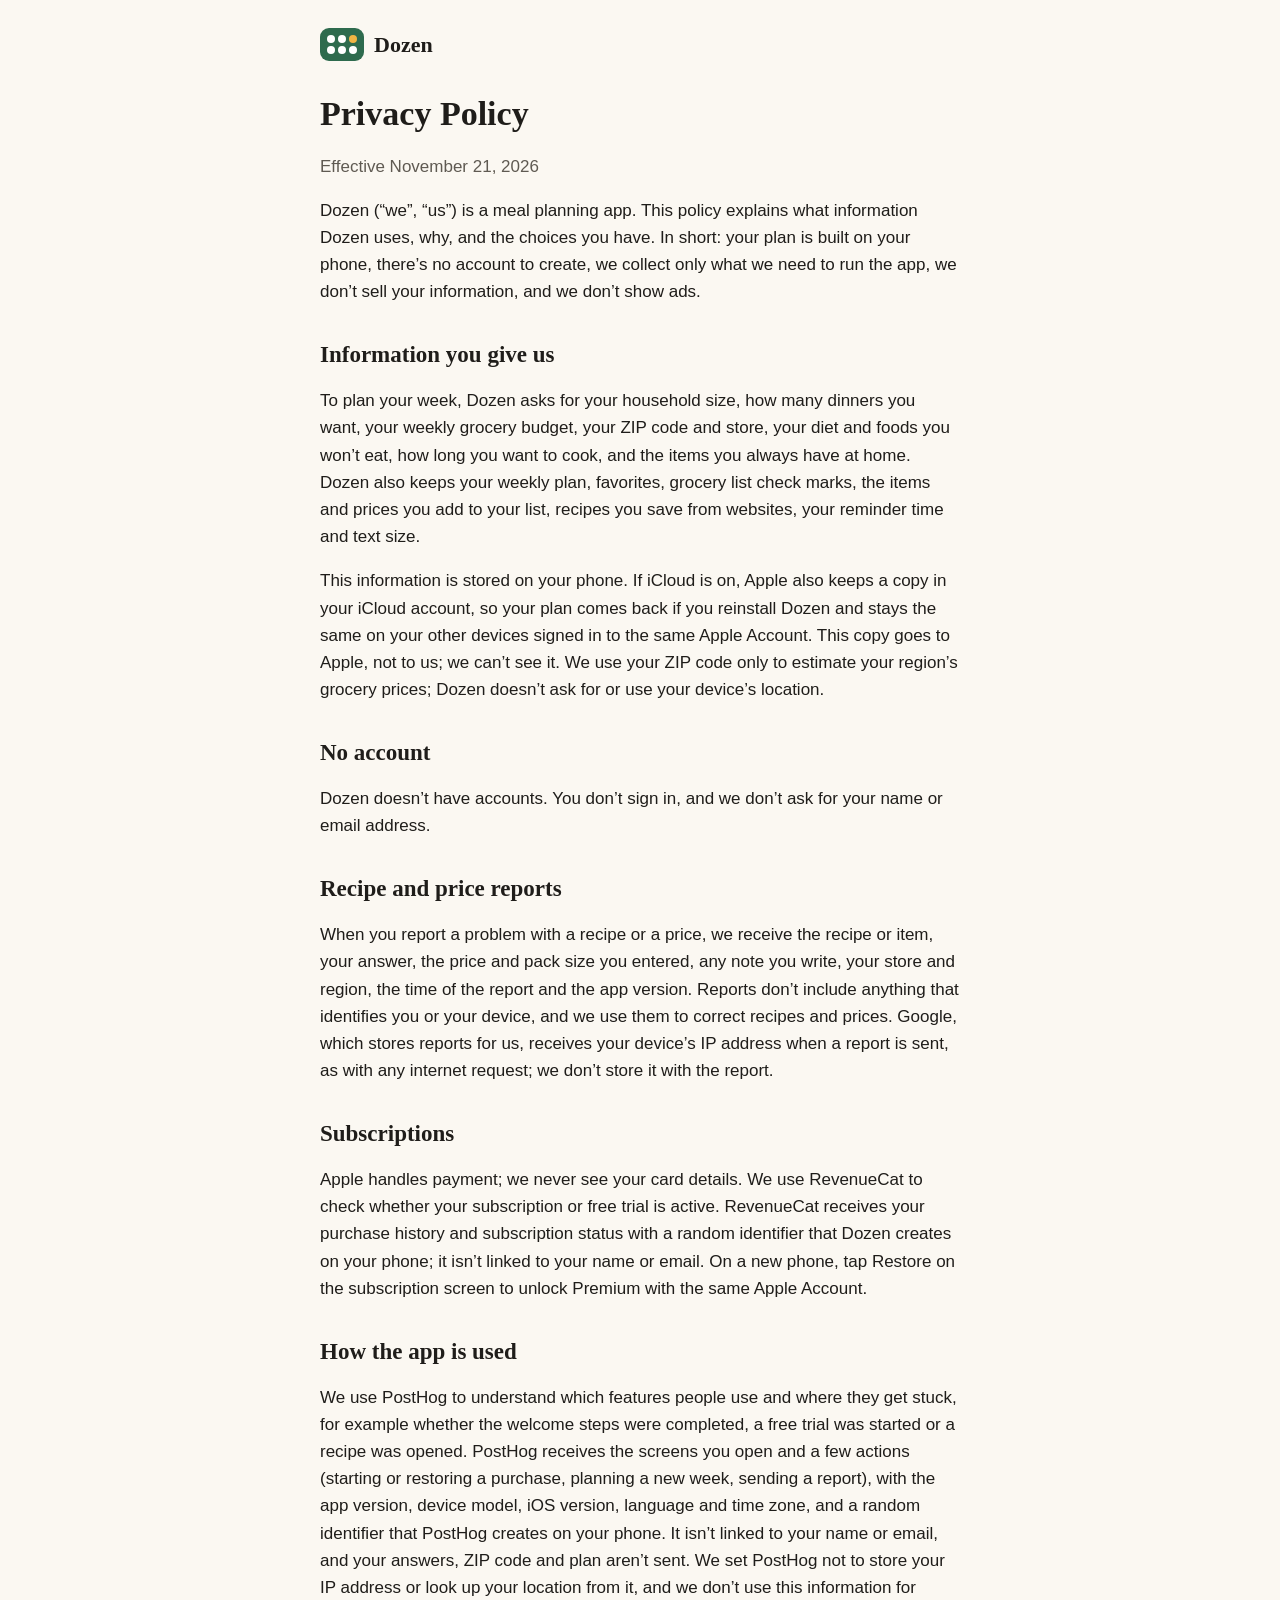
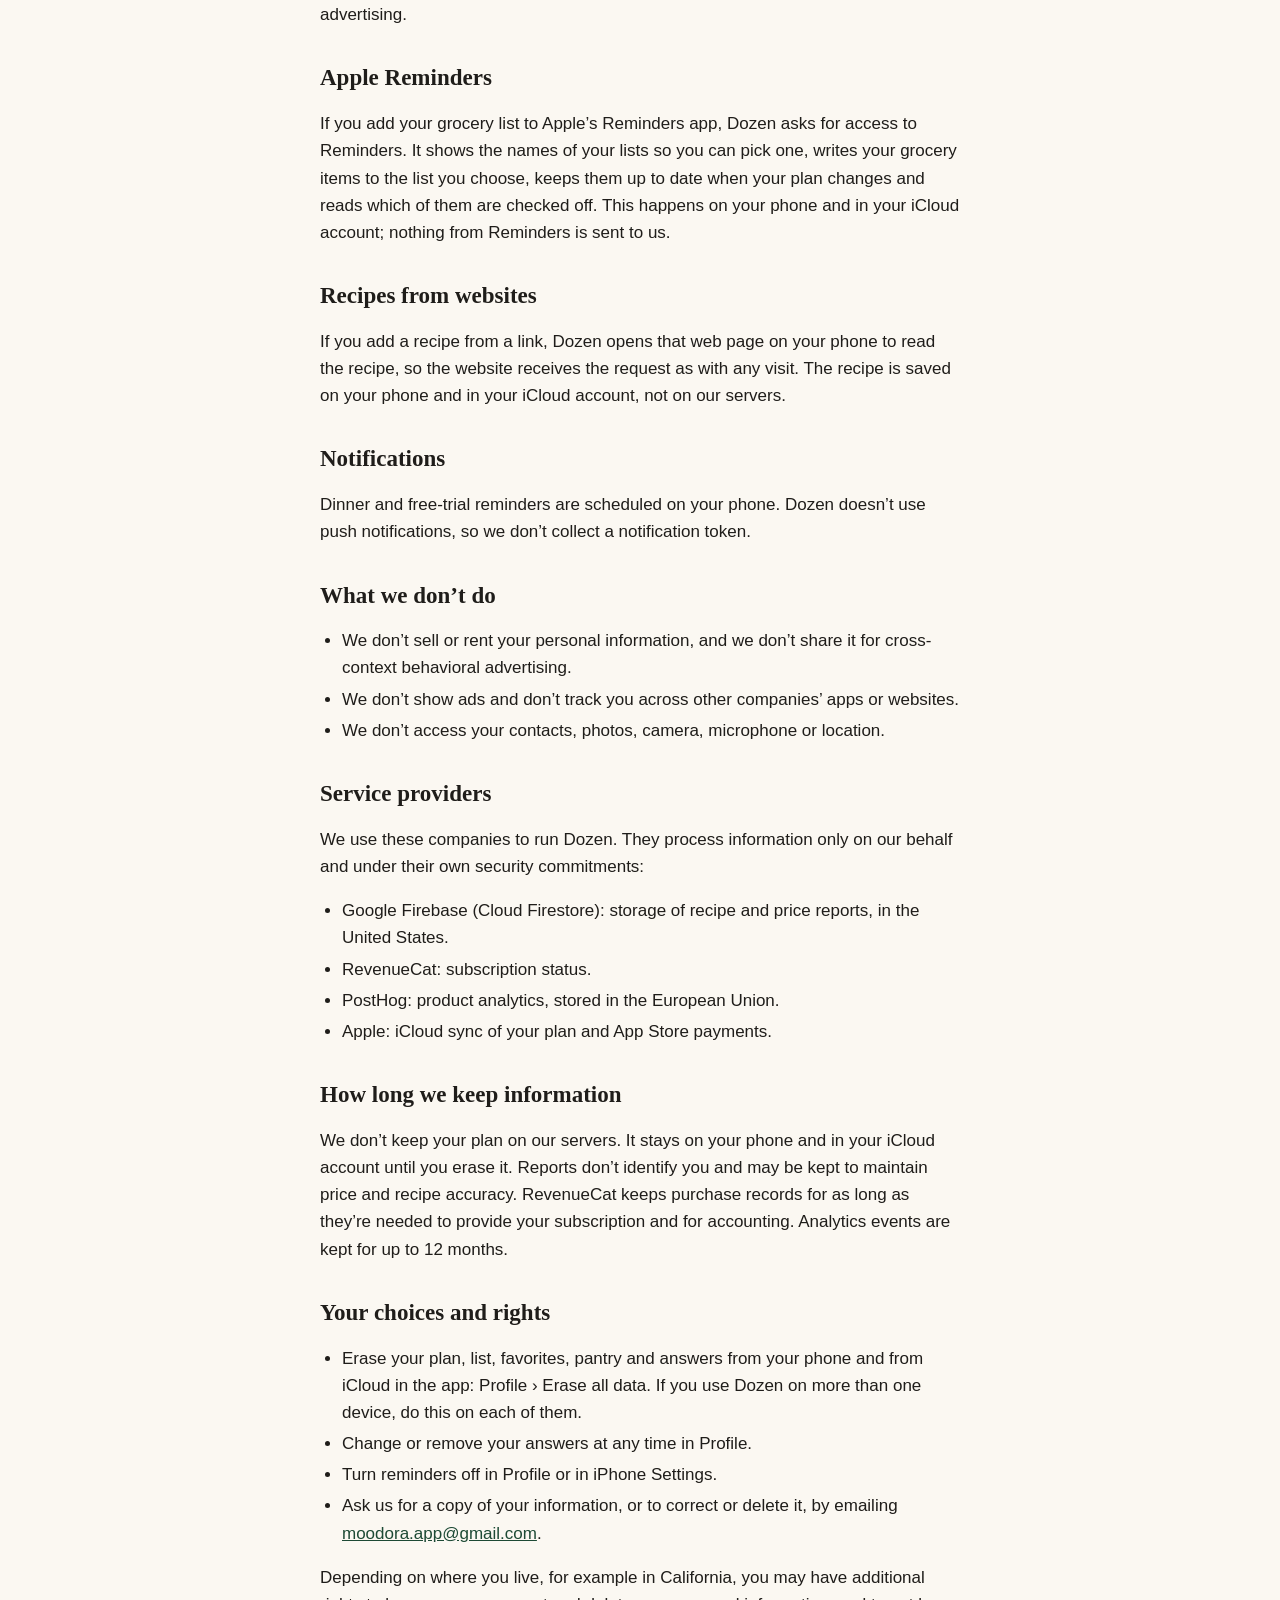
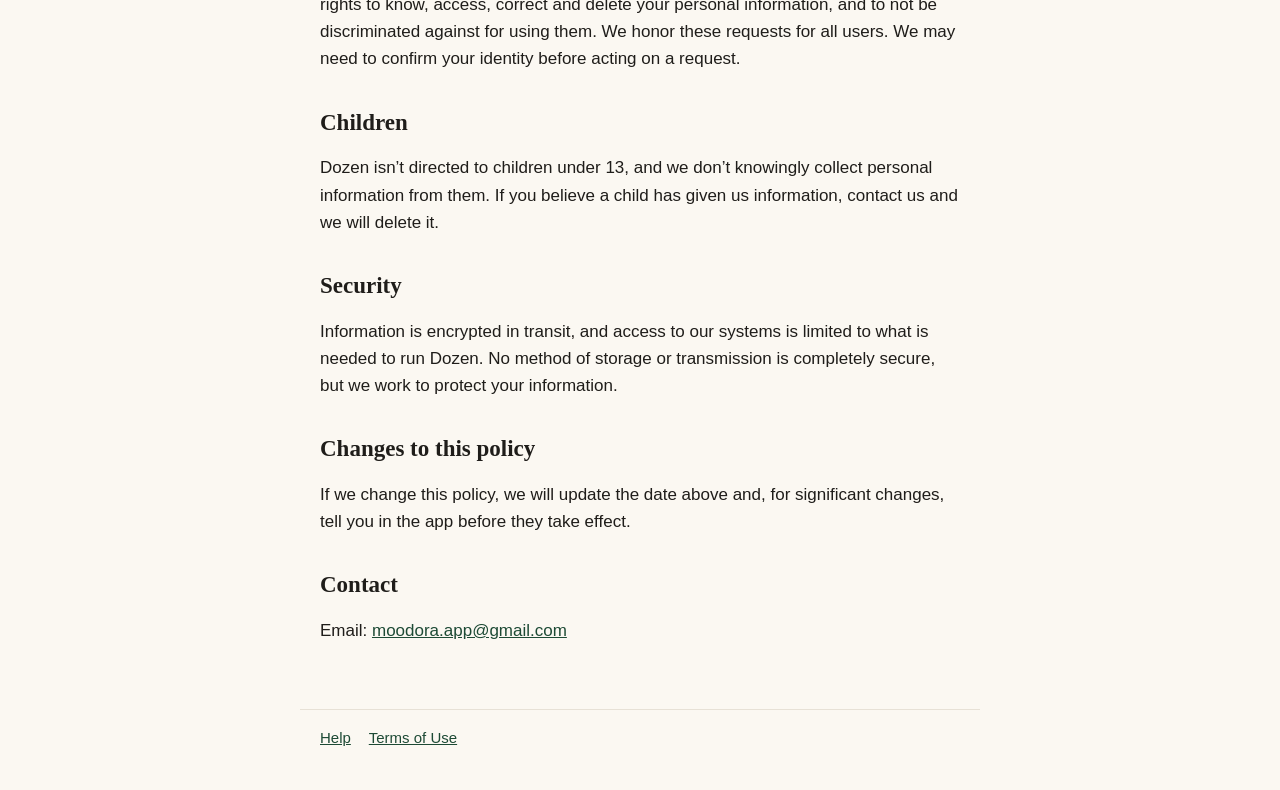
==== privacy.html @ d7ea826d "Add help, privacy policy and terms of use pages" ====
<!doctype html>
<html lang="en">
<head>
  <meta charset="utf-8">
  <meta name="viewport" content="width=device-width, initial-scale=1">
  <title>Dozen: Privacy Policy</title>
  <link rel="stylesheet" href="style.css">
</head>
<body>
  <header>
    <span class="mark" aria-hidden="true"><i></i><i></i><i></i><i></i><i></i><i></i></span>
    <a class="name" href="./">Dozen</a>
  </header>
  <main>
    <h1>Privacy Policy</h1>
    <p class="muted">Effective November 21, 2026</p>

    <p>Dozen (“we”, “us”) is a meal planning app. This policy explains what information Dozen uses, why, and the choices you have. In short: your plan is built on your phone, there’s no account to create, we collect only what we need to run the app, we don’t sell your information, and we don’t show ads.</p>

    <h2>Information you give us</h2>
    <p>To plan your week, Dozen asks for your household size, how many dinners you want, your weekly grocery budget, your ZIP code and store, your diet and foods you won’t eat, how long you want to cook, and the items you always have at home. Dozen also keeps your weekly plan, favorites, grocery list check marks, the items and prices you add to your list, recipes you save from websites, your reminder time and text size.</p>
    <p>This information is stored on your phone. If iCloud is on, Apple also keeps a copy in your iCloud account, so your plan comes back if you reinstall Dozen and stays the same on your other devices signed in to the same Apple Account. This copy goes to Apple, not to us; we can’t see it. We use your ZIP code only to estimate your region’s grocery prices; Dozen doesn’t ask for or use your device’s location.</p>

    <h2>No account</h2>
    <p>Dozen doesn’t have accounts. You don’t sign in, and we don’t ask for your name or email address.</p>

    <h2>Recipe and price reports</h2>
    <p>When you report a problem with a recipe or a price, we receive the recipe or item, your answer, the price and pack size you entered, any note you write, your store and region, the time of the report and the app version. Reports don’t include anything that identifies you or your device, and we use them to correct recipes and prices. Google, which stores reports for us, receives your device’s IP address when a report is sent, as with any internet request; we don’t store it with the report.</p>

    <h2>Subscriptions</h2>
    <p>Apple handles payment; we never see your card details. We use RevenueCat to check whether your subscription or free trial is active. RevenueCat receives your purchase history and subscription status with a random identifier that Dozen creates on your phone; it isn’t linked to your name or email. On a new phone, tap Restore on the subscription screen to unlock Premium with the same Apple Account.</p>

    <h2>How the app is used</h2>
    <p>We use PostHog to understand which features people use and where they get stuck, for example whether the welcome steps were completed, a free trial was started or a recipe was opened. PostHog receives the screens you open and a few actions (starting or restoring a purchase, planning a new week, sending a report), with the app version, device model, iOS version, language and time zone, and a random identifier that PostHog creates on your phone. It isn’t linked to your name or email, and your answers, ZIP code and plan aren’t sent. We set PostHog not to store your IP address or look up your location from it, and we don’t use this information for advertising.</p>

    <h2>Apple Reminders</h2>
    <p>If you add your grocery list to Apple’s Reminders app, Dozen asks for access to Reminders. It shows the names of your lists so you can pick one, writes your grocery items to the list you choose, keeps them up to date when your plan changes and reads which of them are checked off. This happens on your phone and in your iCloud account; nothing from Reminders is sent to us.</p>

    <h2>Recipes from websites</h2>
    <p>If you add a recipe from a link, Dozen opens that web page on your phone to read the recipe, so the website receives the request as with any visit. The recipe is saved on your phone and in your iCloud account, not on our servers.</p>

    <h2>Notifications</h2>
    <p>Dinner and free-trial reminders are scheduled on your phone. Dozen doesn’t use push notifications, so we don’t collect a notification token.</p>

    <h2>What we don’t do</h2>
    <ul>
      <li>We don’t sell or rent your personal information, and we don’t share it for cross-context behavioral advertising.</li>
      <li>We don’t show ads and don’t track you across other companies’ apps or websites.</li>
      <li>We don’t access your contacts, photos, camera, microphone or location.</li>
    </ul>

    <h2>Service providers</h2>
    <p>We use these companies to run Dozen. They process information only on our behalf and under their own security commitments:</p>
    <ul>
      <li>Google Firebase (Cloud Firestore): storage of recipe and price reports, in the United States.</li>
      <li>RevenueCat: subscription status.</li>
      <li>PostHog: product analytics, stored in the European Union.</li>
      <li>Apple: iCloud sync of your plan and App Store payments.</li>
    </ul>

    <h2>How long we keep information</h2>
    <p>We don’t keep your plan on our servers. It stays on your phone and in your iCloud account until you erase it. Reports don’t identify you and may be kept to maintain price and recipe accuracy. RevenueCat keeps purchase records for as long as they’re needed to provide your subscription and for accounting. Analytics events are kept for up to 12 months.</p>

    <h2>Your choices and rights</h2>
    <ul>
      <li>Erase your plan, list, favorites, pantry and answers from your phone and from iCloud in the app: Profile › Erase all data. If you use Dozen on more than one device, do this on each of them.</li>
      <li>Change or remove your answers at any time in Profile.</li>
      <li>Turn reminders off in Profile or in iPhone Settings.</li>
      <li>Ask us for a copy of your information, or to correct or delete it, by emailing <a href="mailto:moodora.app@gmail.com?subject=Dozen%20privacy">moodora.app@gmail.com</a>.</li>
    </ul>
    <p>Depending on where you live, for example in California, you may have additional rights to know, access, correct and delete your personal information, and to not be discriminated against for using them. We honor these requests for all users. We may need to confirm your identity before acting on a request.</p>

    <h2>Children</h2>
    <p>Dozen isn’t directed to children under 13, and we don’t knowingly collect personal information from them. If you believe a child has given us information, contact us and we will delete it.</p>

    <h2>Security</h2>
    <p>Information is encrypted in transit, and access to our systems is limited to what is needed to run Dozen. No method of storage or transmission is completely secure, but we work to protect your information.</p>

    <h2>Changes to this policy</h2>
    <p>If we change this policy, we will update the date above and, for significant changes, tell you in the app before they take effect.</p>

    <h2>Contact</h2>
    <p>Email: <a href="mailto:moodora.app@gmail.com?subject=Dozen%20privacy">moodora.app@gmail.com</a></p>
  </main>
  <footer>
    <a href="./">Help</a>
    <a href="terms.html">Terms of Use</a>
  </footer>
</body>
</html>
---- style.css ----
:root {
  --bg: #fbf8f2;
  --surface: #ffffff;
  --text: #1f1d1a;
  --muted: #5f5a52;
  --brand: #2e6b4e;
  --brand-text: #1d4a35;
  --line: #e7e1d6;
}

@media (prefers-color-scheme: dark) {
  :root {
    --bg: #171614;
    --surface: #211f1c;
    --text: #f2eee6;
    --muted: #b5ada0;
    --brand: #6fb38f;
    --brand-text: #8fcaa9;
    --line: #34302b;
  }
}

* { box-sizing: border-box; }

body {
  margin: 0;
  background: var(--bg);
  color: var(--text);
  font: 17px/1.6 -apple-system, BlinkMacSystemFont, "Segoe UI", Roboto, Helvetica, Arial, sans-serif;
  -webkit-text-size-adjust: 100%;
}

header, main, footer {
  max-width: 680px;
  margin: 0 auto;
  padding: 0 20px;
}

header {
  display: flex;
  align-items: center;
  gap: 10px;
  padding-top: 28px;
}

.mark {
  display: grid;
  grid-template-columns: repeat(3, 8px);
  gap: 3px;
  padding: 7px;
  border-radius: 9px;
  background: var(--brand);
}

.mark i {
  width: 8px;
  height: 8px;
  border-radius: 50%;
  background: #fff;
}

.mark i:nth-child(3) { background: #f2b544; }

.name {
  font: 600 22px/1 "Iowan Old Style", Georgia, serif;
  color: var(--text);
  text-decoration: none;
}

main { padding-top: 24px; padding-bottom: 48px; }

h1, h2, h3 {
  font-family: "Iowan Old Style", Georgia, serif;
  line-height: 1.25;
}

h1 { font-size: 34px; margin: 8px 0 4px; }
h2 { font-size: 23px; margin: 36px 0 8px; }
h3 { font-size: 18px; margin: 24px 0 4px; }

p, li { color: var(--text); }
.muted { color: var(--muted); }

a { color: var(--brand-text); }

ul { padding-left: 22px; }
li { margin: 4px 0; }

.card {
  background: var(--surface);
  border: 1px solid var(--line);
  border-radius: 14px;
  padding: 4px 18px;
  margin: 16px 0;
}

footer {
  border-top: 1px solid var(--line);
  padding-top: 16px;
  padding-bottom: 40px;
  font-size: 15px;
  color: var(--muted);
}

footer a { margin-right: 14px; }
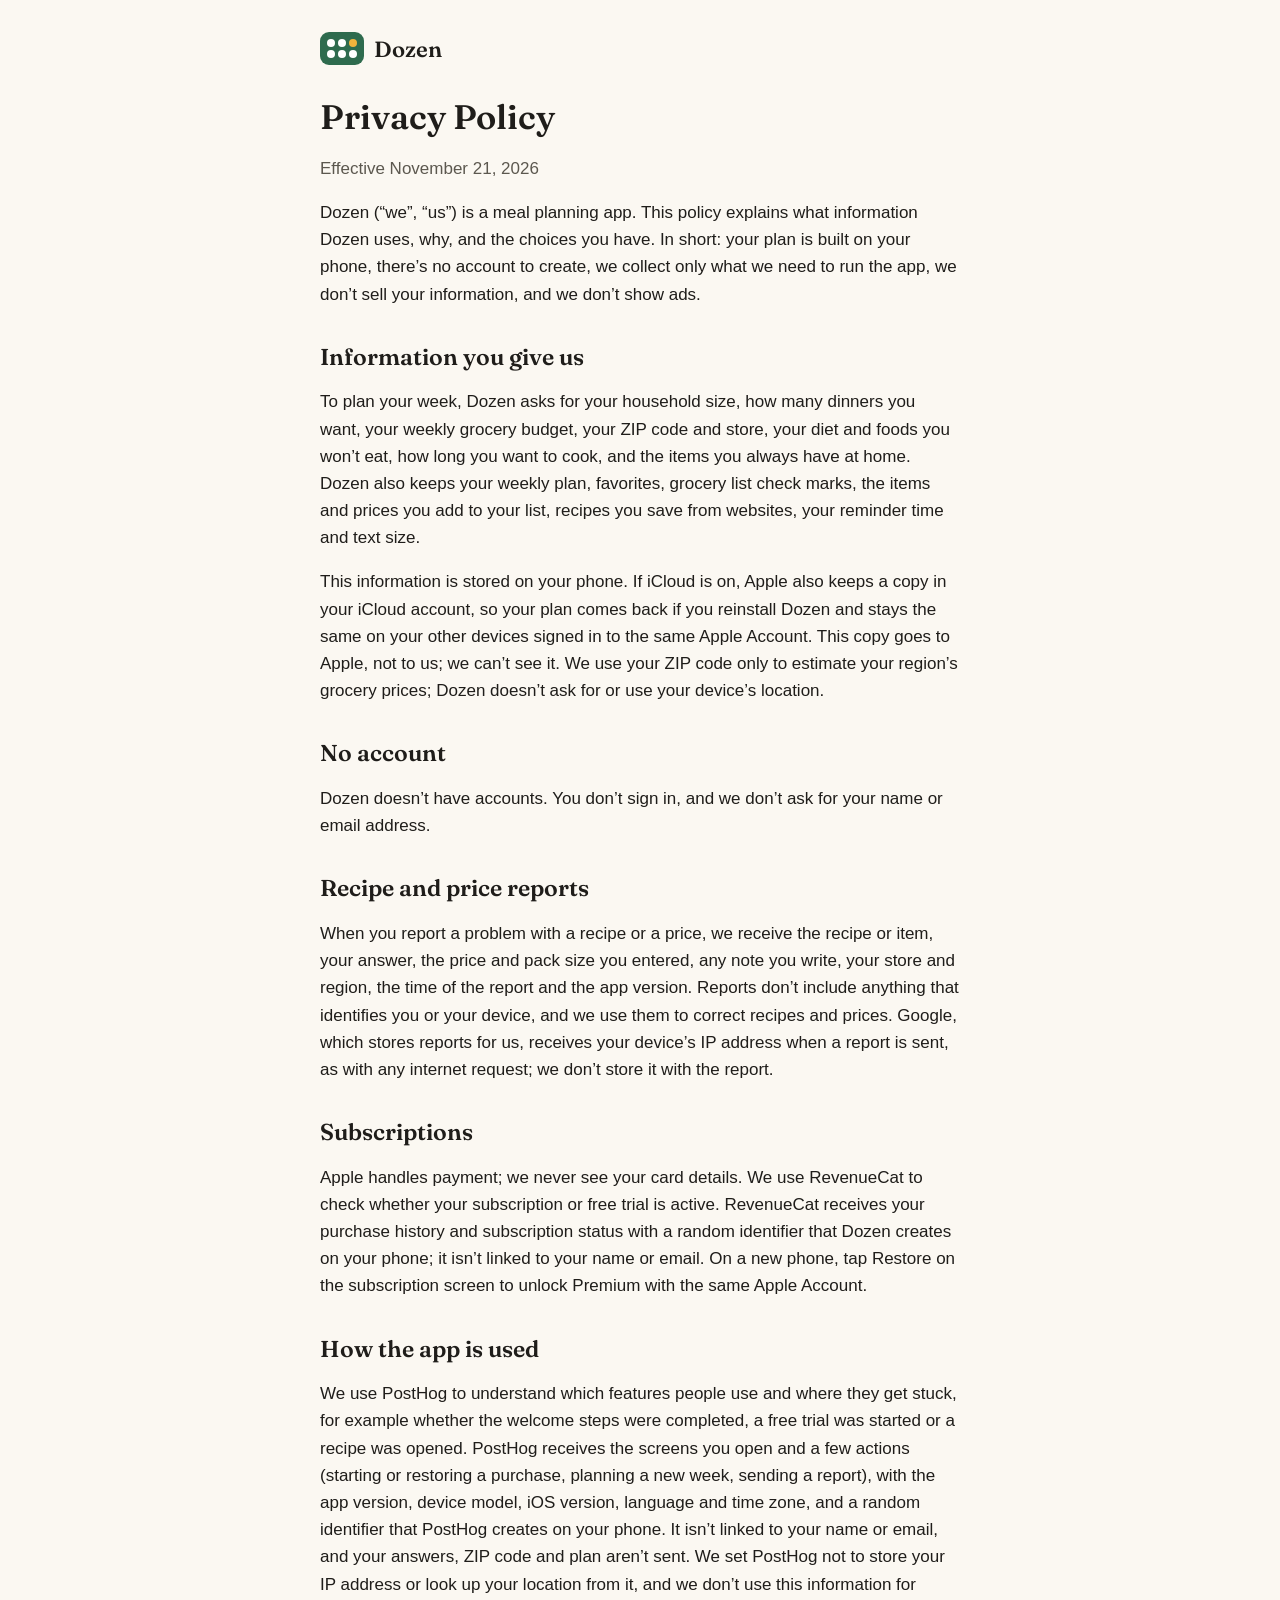
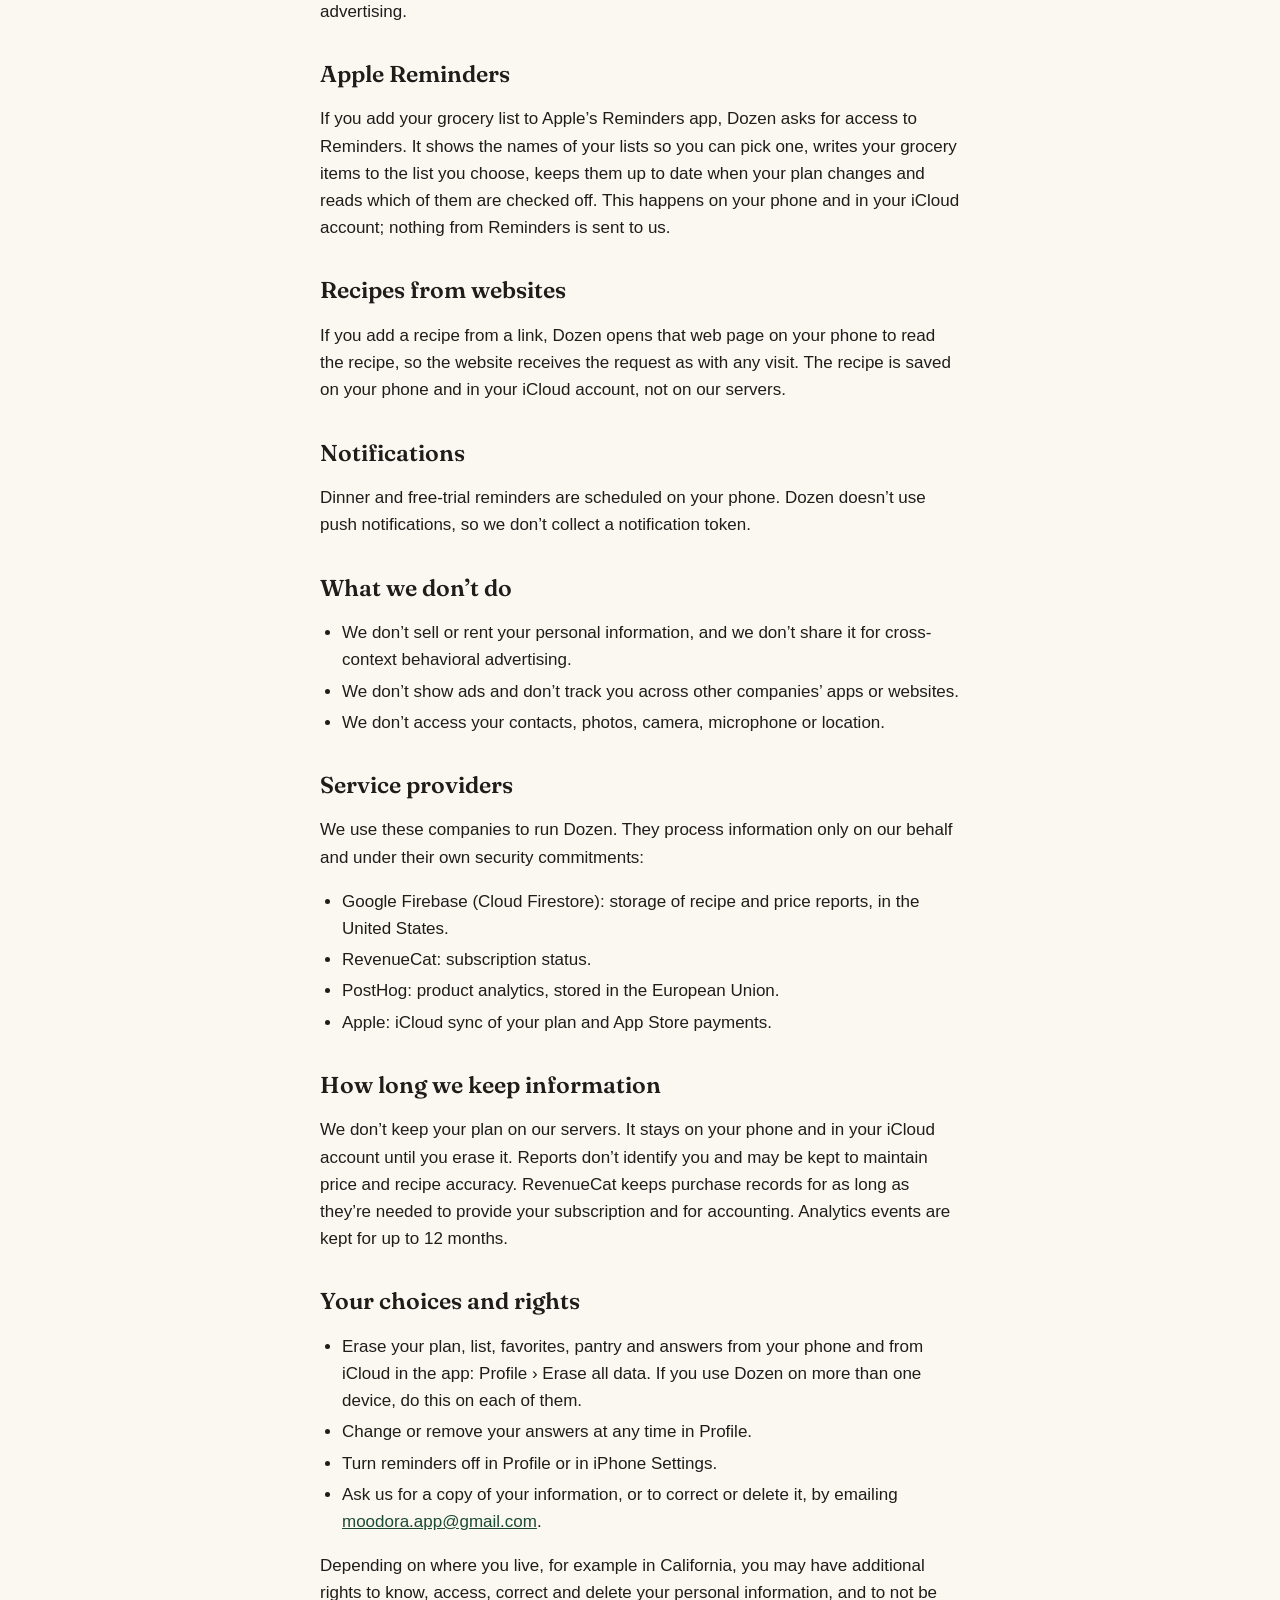
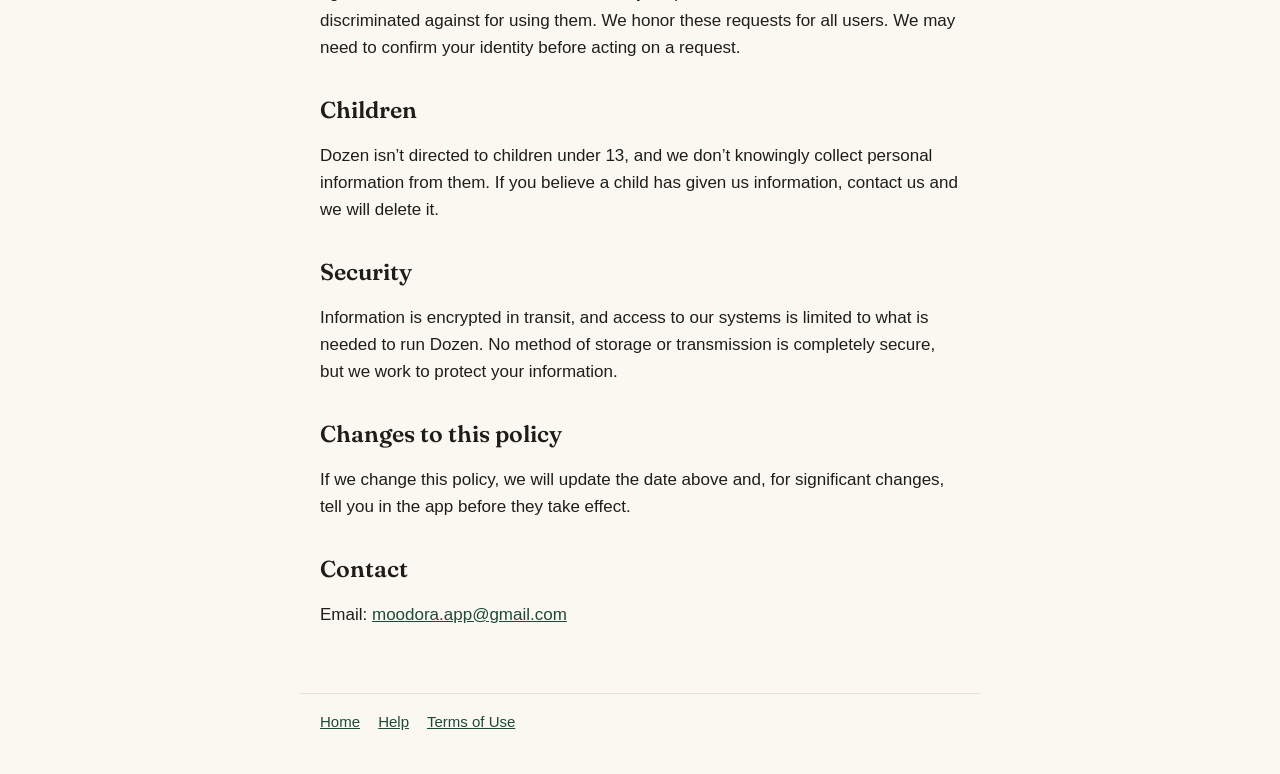
==== commit 7da035b6: "Add the landing page, move help to support.html" ====
--- a/privacy.html
+++ b/privacy.html
@@ -5,11 +5,12 @@
   <meta name="viewport" content="width=device-width, initial-scale=1">
   <title>Dozen: Privacy Policy</title>
   <link rel="stylesheet" href="style.css">
+  <link rel="icon" href="img/favicon-32.png" sizes="32x32">
+  <link rel="apple-touch-icon" href="img/icon-180.png">
 </head>
-<body>
+<body class="doc">
   <header>
-    <span class="mark" aria-hidden="true"><i></i><i></i><i></i><i></i><i></i><i></i></span>
-    <a class="name" href="./">Dozen</a>
+    <a class="brand" href="./"><span class="mark" aria-hidden="true"><i></i><i></i><i></i><i></i><i></i><i></i></span>Dozen</a>
   </header>
   <main>
     <h1>Privacy Policy</h1>
@@ -83,7 +84,8 @@
     <p>Email: <a href="mailto:moodora.app@gmail.com?subject=Dozen%20privacy">moodora.app@gmail.com</a></p>
   </main>
   <footer>
-    <a href="./">Help</a>
+    <a href="./">Home</a>
+    <a href="support.html">Help</a>
     <a href="terms.html">Terms of Use</a>
   </footer>
 </body>
--- a/style.css
+++ b/style.css
@@ -1,46 +1,101 @@
+/* Dozen sitesi: tanıtım sayfası (body.home) ile yardım, gizlilik ve şartlar sayfaları (body.doc) aynı dosyayı kullanır.
+   Renkler uygulamanın belirteçleri (mobile/src/theme/tokens.ts). Dış kaynak yok: yazı tipi bu depodan gelir. */
+
+@font-face {
+  font-family: "Fraunces";
+  src: url("fonts/fraunces-600.woff2") format("woff2");
+  font-weight: 600;
+  font-style: normal;
+  font-display: swap;
+}
+
 :root {
   --bg: #fbf8f2;
   --surface: #ffffff;
+  --subtle: #f3eee3;
   --text: #1f1d1a;
-  --muted: #5f5a52;
+  --muted: #5c584f;
   --brand: #2e6b4e;
+  --brand-subtle: #e2eee6;
   --brand-text: #1d4a35;
-  --line: #e7e1d6;
+  --accent: #f2b43c;
+  --accent-subtle: #fcefd2;
+  --line: #e7dfcf;
+  --ink: #1f1d1a;
+  --on-ink: #ffffff;
+  --band: #2e6b4e;
+  --shadow: 0 1px 2px rgb(31 29 26 / 6%), 0 20px 44px -20px rgb(31 29 26 / 30%);
+  --serif: "Fraunces", "Iowan Old Style", Georgia, serif;
+  --sans: -apple-system, BlinkMacSystemFont, "Segoe UI", Roboto, Helvetica, Arial, sans-serif;
+  color-scheme: light dark;
 }
 
 @media (prefers-color-scheme: dark) {
   :root {
-    --bg: #171614;
-    --surface: #211f1c;
-    --text: #f2eee6;
-    --muted: #b5ada0;
-    --brand: #6fb38f;
-    --brand-text: #8fcaa9;
-    --line: #34302b;
+    --bg: #141311;
+    --surface: #1e1c19;
+    --subtle: #2a2723;
+    --text: #f2efe8;
+    --muted: #b8b1a4;
+    --brand: #35805a;
+    --brand-subtle: #1f3a2c;
+    --brand-text: #7cc59c;
+    --accent-subtle: #3a2f17;
+    --line: #34302a;
+    --ink: #f2efe8;
+    --on-ink: #141311;
+    --band: #1f3a2c;
+    --shadow: 0 1px 2px rgb(0 0 0 / 30%), 0 20px 44px -20px rgb(0 0 0 / 70%);
   }
 }
 
 * { box-sizing: border-box; }
+
+html { -webkit-text-size-adjust: 100%; }
+
+@media (prefers-reduced-motion: no-preference) {
+  html { scroll-behavior: smooth; }
+}
 
 body {
   margin: 0;
   background: var(--bg);
   color: var(--text);
-  font: 17px/1.6 -apple-system, BlinkMacSystemFont, "Segoe UI", Roboto, Helvetica, Arial, sans-serif;
-  -webkit-text-size-adjust: 100%;
-}
-
-header, main, footer {
-  max-width: 680px;
-  margin: 0 auto;
-  padding: 0 20px;
-}
-
-header {
-  display: flex;
+  font: 17px/1.6 var(--sans);
+}
+
+img { display: block; max-width: 100%; height: auto; }
+
+a { color: var(--brand-text); }
+
+h1, h2, h3 {
+  font-family: var(--serif);
+  font-weight: 600;
+  line-height: 1.2;
+}
+
+.muted { color: var(--muted); }
+
+.sprite { position: absolute; width: 0; height: 0; overflow: hidden; }
+
+.ic-svg {
+  width: 22px;
+  height: 22px;
+  fill: none;
+  stroke: currentColor;
+  stroke-linecap: round;
+  stroke-linejoin: round;
+}
+
+/* Marka: yumurta kolisi işareti */
+
+.brand {
+  display: inline-flex;
   align-items: center;
   gap: 10px;
-  padding-top: 28px;
+  color: var(--text);
+  text-decoration: none;
+  font: 600 22px/1 var(--serif);
 }
 
 .mark {
@@ -59,32 +114,73 @@
   background: #fff;
 }
 
-.mark i:nth-child(3) { background: #f2b544; }
-
-.name {
-  font: 600 22px/1 "Iowan Old Style", Georgia, serif;
-  color: var(--text);
+.mark i:nth-child(3) { background: var(--accent); }
+
+.mark.sm {
+  grid-template-columns: repeat(3, 5px);
+  gap: 2px;
+  padding: 4px;
+  border-radius: 6px;
+}
+
+.mark.sm i { width: 5px; height: 5px; }
+
+.mark.lg {
+  grid-template-columns: repeat(3, 14px);
+  gap: 5px;
+  padding: 12px;
+  border-radius: 16px;
+}
+
+.mark.lg i { width: 14px; height: 14px; }
+
+/* "Yakında App Store'da" düğmesi: yayından sonra App Store bağlantısına döner (site/README.md) */
+
+.soon {
+  display: inline-flex;
+  flex-direction: column;
+  justify-content: center;
+  padding: 9px 16px;
+  border-radius: 999px;
+  background: var(--ink);
+  color: var(--on-ink);
+  font-size: 14px;
+  font-weight: 650;
+  line-height: 1.2;
+  white-space: nowrap;
   text-decoration: none;
 }
 
-main { padding-top: 24px; padding-bottom: 48px; }
-
-h1, h2, h3 {
-  font-family: "Iowan Old Style", Georgia, serif;
-  line-height: 1.25;
-}
-
-h1 { font-size: 34px; margin: 8px 0 4px; }
-h2 { font-size: 23px; margin: 36px 0 8px; }
-h3 { font-size: 18px; margin: 24px 0 4px; }
-
-p, li { color: var(--text); }
-.muted { color: var(--muted); }
-
-a { color: var(--brand-text); }
-
-ul { padding-left: 22px; }
-li { margin: 4px 0; }
+.soon small {
+  font-size: 11px;
+  font-weight: 500;
+  opacity: 0.75;
+}
+
+.soon.big {
+  padding: 12px 22px;
+  border-radius: 14px;
+  font-size: 17px;
+}
+
+/* ---------- Yardım, gizlilik, şartlar ---------- */
+
+.doc header, .doc main, .doc footer {
+  max-width: 680px;
+  margin: 0 auto;
+  padding: 0 20px;
+}
+
+.doc header { padding-top: 28px; }
+
+.doc main { padding-top: 24px; padding-bottom: 48px; }
+
+.doc h1 { font-size: 34px; margin: 8px 0 4px; }
+.doc h2 { font-size: 23px; margin: 36px 0 8px; }
+.doc h3 { font-size: 18px; margin: 24px 0 4px; }
+
+.doc ul { padding-left: 22px; }
+.doc li { margin: 4px 0; }
 
 .card {
   background: var(--surface);
@@ -94,7 +190,7 @@
   margin: 16px 0;
 }
 
-footer {
+.doc footer {
   border-top: 1px solid var(--line);
   padding-top: 16px;
   padding-bottom: 40px;
@@ -102,4 +198,758 @@
   color: var(--muted);
 }
 
-footer a { margin-right: 14px; }
+.doc footer a { margin-right: 14px; }
+
+/* ---------- Tanıtım sayfası ---------- */
+
+.wrap {
+  max-width: 1120px;
+  margin: 0 auto;
+  padding: 0 20px;
+}
+
+.home section { scroll-margin-top: 80px; }
+
+.top {
+  position: sticky;
+  top: 0;
+  z-index: 10;
+  background: var(--bg);
+  background: color-mix(in srgb, var(--bg) 86%, transparent);
+  -webkit-backdrop-filter: saturate(1.4) blur(14px);
+  backdrop-filter: saturate(1.4) blur(14px);
+  border-bottom: 1px solid var(--line);
+}
+
+.top .wrap {
+  display: flex;
+  align-items: center;
+  gap: 24px;
+  height: 64px;
+}
+
+.nav {
+  display: flex;
+  gap: 24px;
+  margin-left: auto;
+}
+
+.nav a {
+  color: var(--muted);
+  font-size: 15px;
+  font-weight: 550;
+  text-decoration: none;
+}
+
+.nav a:hover { color: var(--text); }
+
+.top .soon { display: block; }
+
+@media (max-width: 760px) {
+  .nav { display: none; }
+  .top .soon { margin-left: auto; }
+  .top .wide { display: none; }
+}
+
+/* Giriş */
+
+.hero {
+  position: relative;
+  isolation: isolate;
+  overflow: hidden;
+}
+
+.hero::before {
+  content: "";
+  position: absolute;
+  inset: 0;
+  z-index: -1;
+  background:
+    radial-gradient(38% 46% at 76% 42%, var(--brand-subtle), transparent 72%),
+    radial-gradient(30% 36% at 8% 96%, var(--accent-subtle), transparent 72%);
+}
+
+.hero .wrap {
+  display: grid;
+  grid-template-columns: 1.05fr 1fr;
+  gap: 40px;
+  align-items: center;
+  padding-top: 64px;
+  padding-bottom: 72px;
+}
+
+.pill {
+  display: inline-flex;
+  align-items: center;
+  gap: 8px;
+  padding: 6px 12px 6px 7px;
+  border: 1px solid var(--line);
+  border-radius: 999px;
+  background: var(--surface);
+  color: var(--muted);
+  font-size: 14px;
+  font-weight: 600;
+}
+
+.hero h1 {
+  margin: 22px 0 18px;
+  font-size: clamp(40px, 5.6vw, 64px);
+  line-height: 1.04;
+  letter-spacing: -0.02em;
+}
+
+.hero h1 em {
+  font-style: normal;
+  color: var(--brand-text);
+}
+
+.lead {
+  max-width: 33em;
+  margin: 0 0 28px;
+  color: var(--muted);
+  font-size: 19px;
+}
+
+.cta {
+  display: flex;
+  flex-wrap: wrap;
+  align-items: center;
+  gap: 14px 22px;
+}
+
+.more {
+  display: inline-flex;
+  align-items: center;
+  gap: 6px;
+  font-weight: 600;
+  text-decoration: none;
+}
+
+.more .ic-svg { width: 18px; height: 18px; stroke-width: 2; }
+
+.ticks {
+  display: flex;
+  flex-wrap: wrap;
+  gap: 10px 22px;
+  margin: 28px 0 0;
+  padding: 0;
+  list-style: none;
+  color: var(--muted);
+  font-size: 15px;
+}
+
+.ticks li {
+  display: flex;
+  align-items: center;
+  gap: 8px;
+}
+
+.ticks .ic-svg {
+  width: 16px;
+  height: 16px;
+  color: var(--brand-text);
+}
+
+/* Telefon çerçeveleri ve yüzen kartlar */
+
+.stage {
+  position: relative;
+  height: 600px;
+}
+
+.phone {
+  width: 280px;
+  padding: 10px;
+  border-radius: 48px;
+  background: #1f1d1a;
+  box-shadow: inset 0 0 0 2px #3a362f, var(--shadow);
+}
+
+.phone img {
+  width: 100%;
+  border-radius: 38px;
+}
+
+.stage .phone { position: absolute; }
+
+.stage .front {
+  left: 16%;
+  top: 0;
+  z-index: 2;
+  transform: rotate(-3deg);
+}
+
+.stage .back {
+  left: 54%;
+  top: 52px;
+  z-index: 1;
+  width: 240px;
+  transform: rotate(6deg);
+}
+
+.float {
+  position: absolute;
+  z-index: 3;
+  padding: 14px 16px;
+  border: 1px solid var(--line);
+  border-radius: 18px;
+  background: var(--surface);
+  box-shadow: var(--shadow);
+}
+
+.float.budget {
+  left: 0;
+  top: 236px;
+  width: 214px;
+}
+
+.float.share {
+  right: 0;
+  bottom: 36px;
+  display: flex;
+  gap: 12px;
+  align-items: flex-start;
+  width: 262px;
+  background: var(--accent-subtle);
+}
+
+.float-label {
+  color: var(--muted);
+  font-size: 13px;
+}
+
+.float-big {
+  margin: 2px 0 10px;
+  font: 600 34px/1.05 var(--serif);
+}
+
+.bar {
+  height: 6px;
+  margin-bottom: 10px;
+  border-radius: 99px;
+  background: var(--brand-subtle);
+}
+
+.bar span {
+  display: block;
+  width: 65%;
+  height: 100%;
+  border-radius: 99px;
+  background: var(--brand);
+}
+
+.chip {
+  display: inline-block;
+  padding: 3px 10px;
+  border-radius: 99px;
+  background: var(--brand-subtle);
+  color: var(--brand-text);
+  font-size: 13px;
+  font-weight: 650;
+}
+
+.egg {
+  display: grid;
+  flex: none;
+  place-items: center;
+  width: 36px;
+  height: 36px;
+  border-radius: 50%;
+  background: var(--accent);
+  color: #1f1d1a;
+}
+
+.egg .ic-svg { width: 20px; height: 20px; }
+
+.float.share strong {
+  display: block;
+  font-size: 14px;
+  line-height: 1.35;
+}
+
+.float.share span {
+  color: var(--muted);
+  font-size: 13px;
+}
+
+@media (max-width: 900px) {
+  .hero .wrap {
+    grid-template-columns: 1fr;
+    gap: 36px;
+    padding-top: 40px;
+    padding-bottom: 56px;
+  }
+
+  .stage {
+    width: 100%;
+    max-width: 420px;
+    height: 486px;
+    margin: 0 auto;
+  }
+
+  .stage .phone {
+    width: 224px;
+    padding: 8px;
+    border-radius: 40px;
+  }
+
+  .stage .phone img { border-radius: 32px; }
+
+  .stage .front { left: 6%; }
+
+  .stage .back {
+    left: auto;
+    right: 0;
+    top: 40px;
+    width: 192px;
+  }
+
+  .float.budget {
+    top: 286px;
+    width: auto;
+    padding: 12px 14px;
+  }
+
+  .float-label { font-size: 12px; }
+
+  .float-big { font-size: 28px; }
+
+  .chip { font-size: 12px; white-space: nowrap; }
+
+  .float.share {
+    bottom: 8px;
+    width: 230px;
+  }
+}
+
+@media (max-width: 520px) {
+  .float.share { display: none; }
+}
+
+/* Rakam şeridi */
+
+.facts {
+  border-top: 1px solid var(--line);
+  border-bottom: 1px solid var(--line);
+  background: var(--surface);
+}
+
+.facts ul {
+  display: grid;
+  grid-template-columns: repeat(4, 1fr);
+  margin: 0;
+  padding: 0;
+  list-style: none;
+}
+
+.facts li {
+  padding: 26px 20px;
+  text-align: center;
+  color: var(--muted);
+  font-size: 15px;
+}
+
+.facts li + li { border-left: 1px solid var(--line); }
+
+.facts strong {
+  display: block;
+  color: var(--text);
+  font: 600 26px/1.2 var(--serif);
+}
+
+@media (max-width: 760px) {
+  .facts ul { grid-template-columns: repeat(2, 1fr); }
+  .facts li:nth-child(3) { border-left: 0; }
+  .facts li:nth-child(n + 3) { border-top: 1px solid var(--line); }
+}
+
+/* Bölümler */
+
+.section { padding: 96px 0; }
+
+.kicker {
+  margin: 0 0 10px;
+  color: var(--brand-text);
+  font-size: 13px;
+  font-weight: 700;
+  letter-spacing: 0.1em;
+  text-transform: uppercase;
+}
+
+.section h2 {
+  margin: 0 0 14px;
+  font-size: clamp(30px, 4vw, 44px);
+  line-height: 1.1;
+  letter-spacing: -0.015em;
+}
+
+.sub {
+  max-width: 36em;
+  margin: 0;
+  color: var(--muted);
+  font-size: 18px;
+}
+
+.center { text-align: center; }
+.center .sub { margin: 0 auto; }
+
+.steps {
+  display: grid;
+  grid-template-columns: repeat(3, 1fr);
+  gap: 20px;
+  margin: 44px 0 0;
+  padding: 0;
+  list-style: none;
+}
+
+.steps li {
+  padding: 26px 24px 24px;
+  border: 1px solid var(--line);
+  border-radius: 22px;
+  background: var(--surface);
+}
+
+.num {
+  display: grid;
+  place-items: center;
+  width: 38px;
+  height: 38px;
+  margin-bottom: 18px;
+  border-radius: 50%;
+  background: var(--brand);
+  color: #fff;
+  font: 600 18px/1 var(--serif);
+}
+
+.steps h3 {
+  margin: 0 0 8px;
+  font-size: 21px;
+}
+
+.steps p {
+  margin: 0;
+  color: var(--muted);
+  font-size: 16px;
+}
+
+@media (max-width: 860px) {
+  .steps { grid-template-columns: 1fr; }
+}
+
+.band {
+  border-top: 1px solid var(--line);
+  border-bottom: 1px solid var(--line);
+  background: var(--surface);
+}
+
+.split {
+  display: grid;
+  grid-template-columns: 1fr 1fr;
+  gap: 64px;
+  align-items: center;
+}
+
+.split-media {
+  display: flex;
+  justify-content: center;
+}
+
+.split-media .phone { width: 300px; }
+
+.split.flip .split-media { order: 2; }
+
+.checks {
+  display: grid;
+  gap: 12px;
+  margin: 26px 0 0;
+  padding: 0;
+  list-style: none;
+}
+
+.checks li {
+  display: flex;
+  gap: 12px;
+  align-items: flex-start;
+}
+
+.checks .ic-svg {
+  flex: none;
+  width: 24px;
+  height: 24px;
+  margin-top: 1px;
+  padding: 6px;
+  border-radius: 50%;
+  background: var(--brand-subtle);
+  color: var(--brand-text);
+  stroke-width: 2;
+}
+
+.note {
+  margin: 22px 0 0;
+  color: var(--muted);
+  font-size: 15px;
+}
+
+@media (max-width: 860px) {
+  .split { grid-template-columns: 1fr; gap: 44px; }
+  .split.flip .split-media { order: 0; }
+  .split-media .phone { width: 260px; }
+}
+
+.features {
+  display: grid;
+  grid-template-columns: repeat(3, 1fr);
+  gap: 18px;
+  margin-top: 44px;
+}
+
+.feature {
+  padding: 24px;
+  border: 1px solid var(--line);
+  border-radius: 22px;
+  background: var(--surface);
+}
+
+.ic {
+  display: grid;
+  place-items: center;
+  width: 44px;
+  height: 44px;
+  margin-bottom: 16px;
+  border-radius: 14px;
+  background: var(--brand-subtle);
+  color: var(--brand-text);
+}
+
+.feature h3 {
+  margin: 0 0 6px;
+  font-size: 19px;
+}
+
+.feature p {
+  margin: 0;
+  color: var(--muted);
+  font-size: 15.5px;
+}
+
+@media (max-width: 960px) {
+  .features { grid-template-columns: repeat(2, 1fr); }
+}
+
+@media (max-width: 600px) {
+  .features { grid-template-columns: 1fr; }
+}
+
+/* Gizlilik bandı */
+
+.green {
+  padding: 64px 56px;
+  border-radius: 32px;
+  background: var(--band);
+  color: #fff;
+}
+
+.green .kicker { color: #cfe6d8; }
+
+.green .sub { color: #e3efe8; }
+
+.trio {
+  display: grid;
+  grid-template-columns: repeat(3, 1fr);
+  gap: 28px;
+  margin-top: 40px;
+}
+
+.trio .ic {
+  background: rgb(255 255 255 / 14%);
+  color: #fff;
+}
+
+.trio h3 {
+  margin: 0 0 6px;
+  font-size: 20px;
+}
+
+.trio p {
+  margin: 0;
+  color: #e3efe8;
+  font-size: 16px;
+}
+
+.green a { color: #fff; font-weight: 600; }
+
+.green .note { color: #e3efe8; }
+
+@media (max-width: 860px) {
+  .green { padding: 44px 24px; border-radius: 24px; }
+  .trio { grid-template-columns: 1fr; }
+}
+
+/* Fiyat */
+
+.plans {
+  display: grid;
+  grid-template-columns: repeat(2, minmax(0, 360px));
+  justify-content: center;
+  gap: 22px;
+  margin-top: 48px;
+}
+
+.plan {
+  position: relative;
+  padding: 30px 28px 26px;
+  border: 1px solid var(--line);
+  border-radius: 24px;
+  background: var(--surface);
+}
+
+.plan.best { border: 2px solid var(--brand); }
+
+.badge {
+  position: absolute;
+  top: -13px;
+  left: 24px;
+  padding: 4px 11px;
+  border-radius: 999px;
+  background: var(--accent);
+  color: #1f1d1a;
+  font-size: 13px;
+  font-weight: 700;
+}
+
+.plan h3 {
+  margin: 0 0 10px;
+  font: 700 19px/1.2 var(--sans);
+}
+
+.plan .price {
+  margin: 0;
+  color: var(--text);
+  font: 600 42px/1 var(--serif);
+}
+
+.plan .price span {
+  color: var(--muted);
+  font: 500 16px var(--sans);
+}
+
+.plan p {
+  margin: 12px 0 0;
+  color: var(--muted);
+  font-size: 15.5px;
+}
+
+.fine {
+  max-width: 640px;
+  margin: 26px auto 0;
+  color: var(--muted);
+  font-size: 14px;
+  text-align: center;
+}
+
+@media (max-width: 700px) {
+  .plans { grid-template-columns: 1fr; }
+}
+
+/* Sorular */
+
+.faq {
+  max-width: 760px;
+  margin: 36px auto 0;
+}
+
+.faq details {
+  padding: 18px 0;
+  border-bottom: 1px solid var(--line);
+}
+
+.faq summary {
+  display: flex;
+  justify-content: space-between;
+  gap: 16px;
+  cursor: pointer;
+  list-style: none;
+  font-size: 18px;
+  font-weight: 650;
+}
+
+.faq summary::-webkit-details-marker { display: none; }
+
+.faq summary::after {
+  content: "+";
+  display: inline-block;
+  color: var(--brand-text);
+  font: 400 26px/1 var(--sans);
+  transition: transform 0.2s;
+}
+
+.faq details[open] summary::after { transform: rotate(45deg); }
+
+.faq details p {
+  margin: 10px 0 0;
+  color: var(--muted);
+}
+
+.faq-more {
+  margin: 26px 0 0;
+  text-align: center;
+}
+
+/* Son çağrı ve alt bilgi */
+
+.final {
+  padding: 96px 0 104px;
+  text-align: center;
+}
+
+.final .mark { margin: 0 auto 26px; width: max-content; }
+
+.final h2 {
+  max-width: 15em;
+  margin: 0 auto 14px;
+  font-size: clamp(30px, 4vw, 44px);
+  line-height: 1.1;
+}
+
+.final .sub { margin: 0 auto 28px; }
+
+.foot {
+  padding: 40px 0 48px;
+  border-top: 1px solid var(--line);
+  color: var(--muted);
+  font-size: 15px;
+}
+
+.foot .wrap {
+  display: grid;
+  grid-template-columns: 1.2fr 1fr;
+  gap: 20px 48px;
+}
+
+.foot p { margin: 12px 0 0; }
+
+.foot nav {
+  display: flex;
+  flex-wrap: wrap;
+  align-content: start;
+  justify-content: flex-end;
+  gap: 10px 22px;
+}
+
+.foot nav a {
+  color: var(--text);
+  text-decoration: none;
+}
+
+.foot nav a:hover { text-decoration: underline; }
+
+.legal {
+  grid-column: 1 / -1;
+  margin: 0;
+  font-size: 13.5px;
+}
+
+@media (max-width: 700px) {
+  .foot .wrap { grid-template-columns: 1fr; }
+  .foot nav { justify-content: flex-start; }
+}
